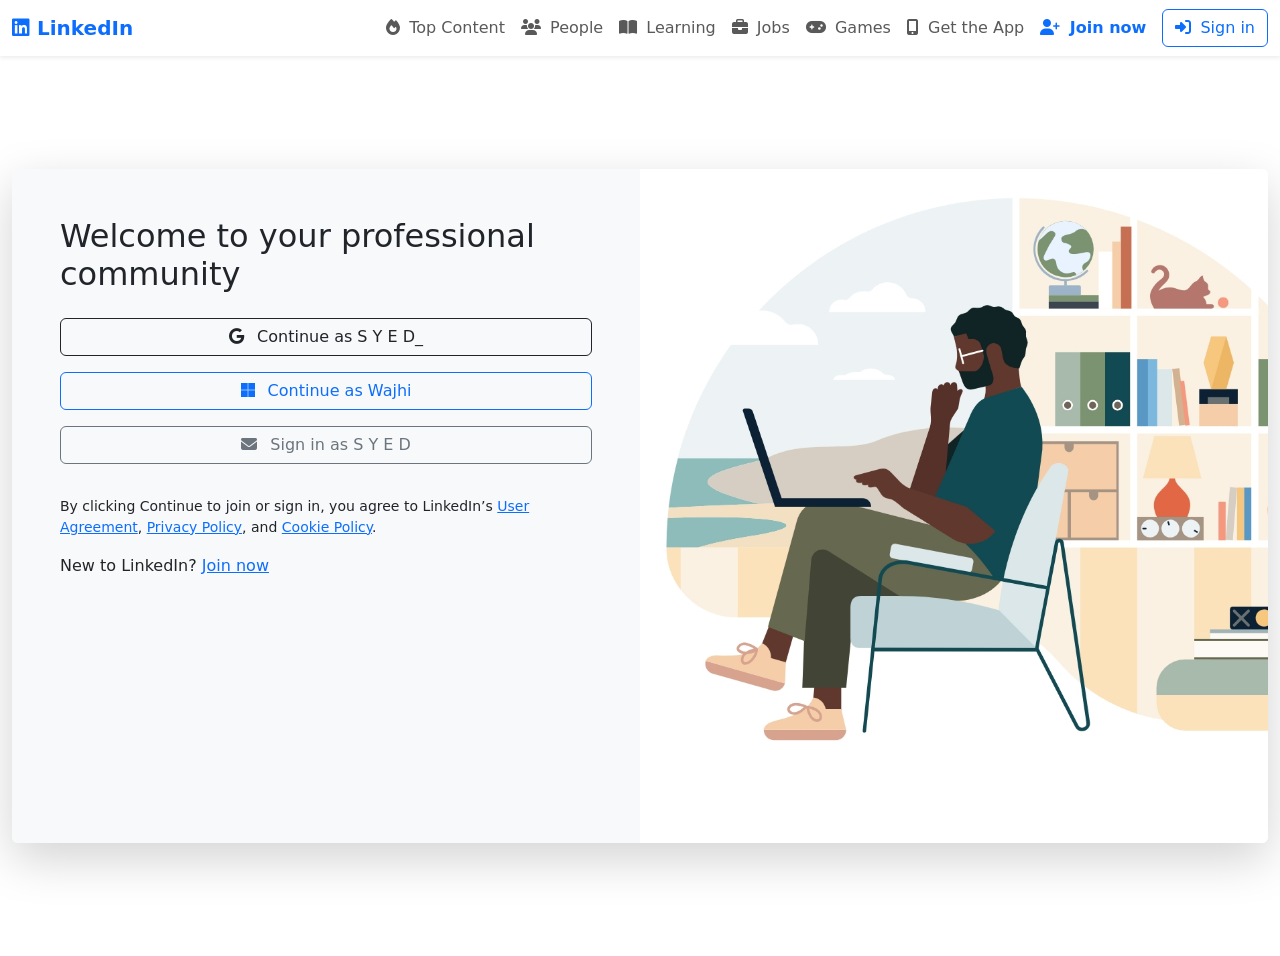
==== index.html @ c2cf12e2 "LInked in" ====
<!DOCTYPE html>
<html lang="en">

<head>
    <meta charset="UTF-8">
    <meta name="viewport" content="width=device-width, initial-scale=1.0">
    <title>Login Page</title>
    <link href="https://cdn.jsdelivr.net/npm/bootstrap@5.3.2/dist/css/bootstrap.min.css" rel="stylesheet">
    <link href="https://cdnjs.cloudflare.com/ajax/libs/font-awesome/6.5.0/css/all.min.css" rel="stylesheet">
    <link rel="stylesheet" href="style.css">
</head>

<body>

    <!-- Navbar -->
    <nav class="navbar navbar-expand-lg navbar-light bg-white shadow-sm">
        <div class="container-fluid">
            <!-- Brand -->
            <a class="navbar-brand fw-bold text-primary" href="#">
                <i class="fab fa-linkedin"></i> LinkedIn
            </a>

            <button class="navbar-toggler" type="button" data-bs-toggle="collapse" data-bs-target="#navbarNav">
                <span class="navbar-toggler-icon"></span>
            </button>

            <!-- Menu -->
            <div class="collapse navbar-collapse" id="navbarNav">
                <ul class="navbar-nav ms-auto align-items-center">
                    <li class="nav-item"><a class="nav-link" href="#"><i class="fas fa-fire me-1"></i> Top Content</a>
                    </li>
                    <li class="nav-item"><a class="nav-link" href="#"><i class="fas fa-users me-1"></i> People</a></li>
                    <li class="nav-item"><a class="nav-link" href="#"><i class="fas fa-book-open me-1"></i> Learning</a>
                    </li>
                    <li class="nav-item"><a class="nav-link" href="#"><i class="fas fa-briefcase me-1"></i> Jobs</a>
                    </li>
                    <li class="nav-item"><a class="nav-link" href="#"><i class="fas fa-gamepad me-1"></i> Games</a></li>
                    <li class="nav-item"><a class="nav-link" href="#"><i class="fas fa-mobile-alt me-1"></i> Get the
                            App</a></li>
                    <li class="nav-item"><a class="nav-link fw-bold text-primary" href="#"><i
                                class="fas fa-user-plus me-1"></i> Join now</a></li>
                    <li class="nav-item"><a class="btn btn-outline-primary ms-2" href="#"><i
                                class="fas fa-sign-in-alt me-1"></i> Sign in</a></li>
                </ul>
            </div>
        </div>
    </nav>

    <!-- Main -->
    <div class="container-fluid min-vh-100 d-flex align-items-center justify-content-center">
        <div class="row w-100 shadow-lg rounded overflow-hidden">

            <!-- Left Section -->
            <div class="col-lg-6 p-5 bg-light">
                <h2 class="mb-4 main-heading">Welcome to your professional community</h2>

                <button class="btn btn-outline-dark w-100 mb-3">
                    <i class="fab fa-google me-2"></i> Continue as S Y E D_
                </button>

                <button class="btn btn-outline-primary w-100 mb-3">
                    <i class="fab fa-microsoft me-2"></i> Continue as Wajhi
                </button>

                <button class="btn btn-outline-secondary w-100 mb-3">
                    <i class="fas fa-envelope me-2"></i> Sign in as S Y E D
                </button>

                <p class="small mt-3">
                    By clicking Continue to join or sign in, you agree to LinkedIn’s
                    <a href="#">User Agreement</a>, <a href="#">Privacy Policy</a>, and <a href="#">Cookie Policy</a>.
                </p>

                <p class="mt-3">New to LinkedIn? <a href="#">Join now</a></p>
            </div>

            <!-- Right Section -->
            <div class="col-lg-6 d-flex bg-white align-items-center justify-content-center p-4">
                <div class="illustration text-center w-100">

                    <img src="./pic/firstpicture.jpeg" alt="Profile" class="profile-pic mb-3" height=610px>
                </div>
            </div>

        </div>
    </div>

    <!-- Bootstrap -->
    <script src="https://cdn.jsdelivr.net/npm/bootstrap@5.3.2/dist/js/bootstrap.bundle.min.js"></script>
</body>

</html>
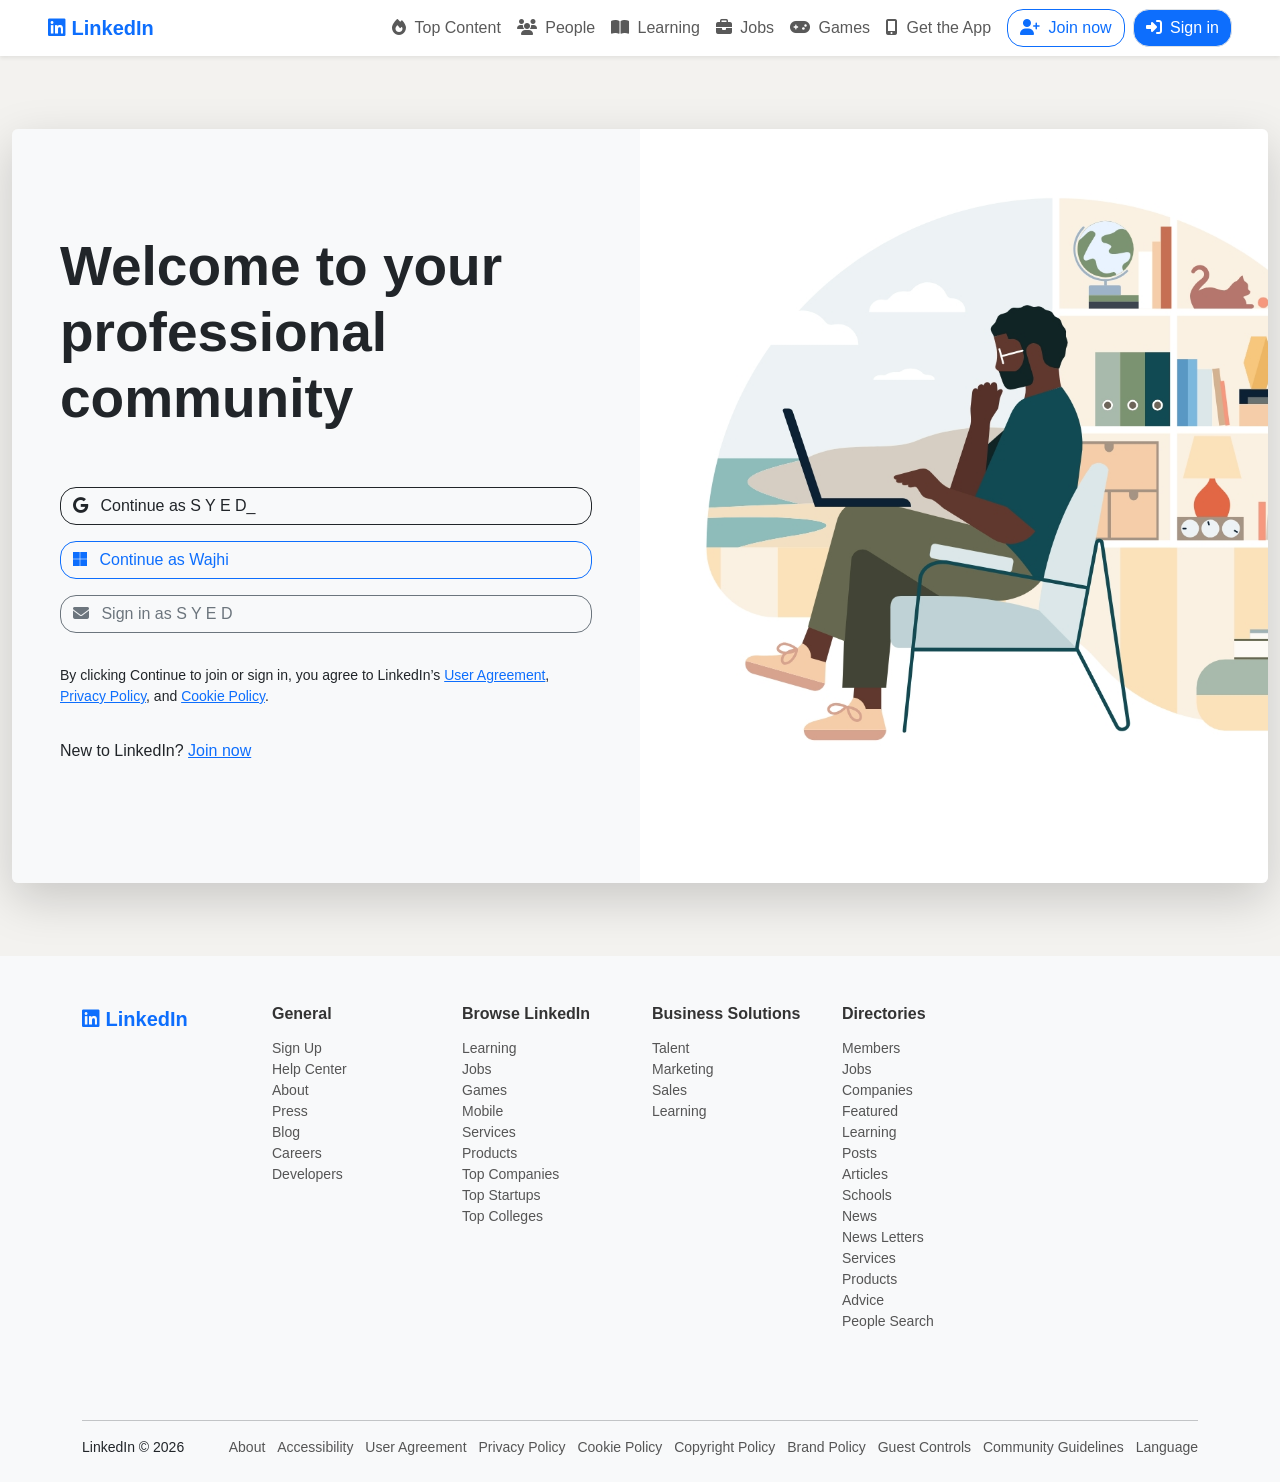
==== commit 6d87817e: "Linkedin update" ====
--- a/index.html
+++ b/index.html
@@ -7,14 +7,14 @@
     <title>Login Page</title>
     <link href="https://cdn.jsdelivr.net/npm/bootstrap@5.3.2/dist/css/bootstrap.min.css" rel="stylesheet">
     <link href="https://cdnjs.cloudflare.com/ajax/libs/font-awesome/6.5.0/css/all.min.css" rel="stylesheet">
-    <link rel="stylesheet" href="style.css">
+    <link rel="stylesheet" href="./StylesFolder/style.css">
 </head>
 
 <body>
 
     <!-- Navbar -->
     <nav class="navbar navbar-expand-lg navbar-light bg-white shadow-sm">
-        <div class="container-fluid">
+        <div class="container-fluid px-5">
             <!-- Brand -->
             <a class="navbar-brand fw-bold text-primary" href="#">
                 <i class="fab fa-linkedin"></i> LinkedIn
@@ -37,9 +37,9 @@
                     <li class="nav-item"><a class="nav-link" href="#"><i class="fas fa-gamepad me-1"></i> Games</a></li>
                     <li class="nav-item"><a class="nav-link" href="#"><i class="fas fa-mobile-alt me-1"></i> Get the
                             App</a></li>
-                    <li class="nav-item"><a class="nav-link fw-bold text-primary" href="#"><i
+                    <li class="nav-item"><a class="btn btn-outline-primary ms-2 rounded-4" href="#"><i
                                 class="fas fa-user-plus me-1"></i> Join now</a></li>
-                    <li class="nav-item"><a class="btn btn-outline-primary ms-2" href="#"><i
+                    <li class="nav-item"><a class="btn btn-primary ms-2 border rounded-4" href="login.html"><i
                                 class="fas fa-sign-in-alt me-1"></i> Sign in</a></li>
                 </ul>
             </div>
@@ -54,15 +54,15 @@
             <div class="col-lg-6 p-5 bg-light">
                 <h2 class="mb-4 main-heading">Welcome to your professional community</h2>
 
-                <button class="btn btn-outline-dark w-100 mb-3">
+                <button class="btn btn-outline-dark w-100 mb-3 rounded-4">
                     <i class="fab fa-google me-2"></i> Continue as S Y E D_
                 </button>
 
-                <button class="btn btn-outline-primary w-100 mb-3">
+                <button class="btn btn-outline-primary w-100 mb-3 rounded-4">
                     <i class="fab fa-microsoft me-2"></i> Continue as Wajhi
                 </button>
 
-                <button class="btn btn-outline-secondary w-100 mb-3">
+                <button class="btn btn-outline-secondary w-100 mb-3 rounded-4">
                     <i class="fas fa-envelope me-2"></i> Sign in as S Y E D
                 </button>
 
@@ -85,6 +85,93 @@
         </div>
     </div>
 
+    <footer class="bg-light text-dark pt-5 pb-4">
+  <div class="container">
+    <div class="row">
+ <div class="col-md-2 col-sm-6 mb-4">
+          <a class="navbar-brand fw-bold text-primary" href="#">
+                <i class="fab fa-linkedin"></i> LinkedIn
+            </a></div>
+
+      <div class="col-md-2 col-sm-6 mb-4">
+        <h6 class="fw-bold">General</h6>
+        <ul class="list-unstyled">
+          <li><a href="#">Sign Up</a></li>
+          <li><a href="#">Help Center</a></li>
+          <li><a href="#">About</a></li>
+          <li><a href="#">Press</a></li>
+          <li><a href="#">Blog</a></li>
+          <li><a href="#">Careers</a></li>
+          <li><a href="#">Developers</a></li>
+        </ul>
+      </div>
+
+      <div class="col-md-2 col-sm-6 mb-4">
+        <h6 class="fw-bold">Browse LinkedIn</h6>
+        <ul class="list-unstyled">
+          <li><a href="#">Learning</a></li>
+          <li><a href="#">Jobs</a></li>
+          <li><a href="#">Games</a></li>
+          <li><a href="#">Mobile</a></li>
+          <li><a href="#">Services</a></li>
+          <li><a href="#">Products</a></li>
+          <li><a href="#">Top Companies</a></li>
+          <li><a href="#">Top Startups</a></li>
+          <li><a href="#">Top Colleges</a></li>
+        </ul>
+      </div>
+
+      <div class="col-md-2 col-sm-6 mb-4">
+        <h6 class="fw-bold">Business Solutions</h6>
+        <ul class="list-unstyled">
+          <li><a href="#">Talent</a></li>
+          <li><a href="#">Marketing</a></li>
+          <li><a href="#">Sales</a></li>
+          <li><a href="#">Learning</a></li>
+        </ul>
+      </div>
+
+      <div class="col-md-2 col-sm-6 mb-4">
+        <h6 class="fw-bold">Directories</h6>
+        <ul class="list-unstyled">
+          <li><a href="#">Members</a></li>
+          <li><a href="#">Jobs</a></li>
+          <li><a href="#">Companies</a></li>
+          <li><a href="#">Featured</a></li>
+          <li><a href="#">Learning</a></li>
+          <li><a href="#">Posts</a></li>
+          <li><a href="#">Articles</a></li>
+          <li><a href="#">Schools</a></li>
+          <li><a href="#">News</a></li>
+          <li><a href="#">News Letters</a></li>
+          <li><a href="#">Services</a></li>
+          <li><a href="#">Products</a></li>
+          <li><a href="#">Advice</a></li>
+          <li><a href="#">People Search</a></li>
+        </ul>
+      </div>
+
+    </div>
+
+    <hr>
+    <div class="d-flex flex-wrap justify-content-between align-items-center">
+      <p class="mb-0">LinkedIn © 2026</p>
+      <ul class="list-inline mb-0">
+        <li class="list-inline-item"><a href="#">About</a></li>
+        <li class="list-inline-item"><a href="#">Accessibility</a></li>
+        <li class="list-inline-item"><a href="#">User Agreement</a></li>
+        <li class="list-inline-item"><a href="#">Privacy Policy</a></li>
+        <li class="list-inline-item"><a href="#">Cookie Policy</a></li>
+        <li class="list-inline-item"><a href="#">Copyright Policy</a></li>
+        <li class="list-inline-item"><a href="#">Brand Policy</a></li>
+        <li class="list-inline-item"><a href="#">Guest Controls</a></li>
+        <li class="list-inline-item"><a href="#">Community Guidelines</a></li>
+        <li class="list-inline-item"><a href="#">Language</a></li>
+      </ul>
+    </div>
+  </div>
+</footer>
+
     <!-- Bootstrap -->
     <script src="https://cdn.jsdelivr.net/npm/bootstrap@5.3.2/dist/js/bootstrap.bundle.min.js"></script>
 </body>
--- a/StylesFolder/style.css
+++ b/StylesFolder/style.css
@@ -0,0 +1,118 @@
+body {
+  background: #f3f2ef;
+  font-family: Arial, sans-serif;
+}
+body {
+  background: #f3f2ef;
+  font-family: Arial, sans-serif;
+}
+
+.mb-4 {
+  margin-bottom: 3.5rem !important;
+}
+
+.btn {
+  text-align: left;
+  font-size: 1rem;
+}
+
+.navbar-brand {
+  font-size: 1.25rem;
+}
+
+.illustration {
+  padding: 40px;
+}
+
+.profile-pic {
+  object-fit: cover;
+}
+
+.row {
+  min-height: 100%;
+}
+
+.col-lg-6 {
+  display: flex;
+  flex-direction: column;
+  justify-content: center;
+}
+
+.profile-pic.mb-3 {
+  height: 610px !important;
+}
+
+.main-heading {
+  font-size: 55px;   
+  font-weight: 700;
+  line-height: 1.2;
+}
+footer {
+  font-size: 14px;
+}
+
+footer h6 {
+  margin-bottom: 15px;
+  color: #333;
+}
+
+footer a {
+  text-decoration: none;
+  color: #555;
+}
+
+footer a:hover {
+  color: #0a66c2; /* LinkedIn blue */
+}
+
+
+@media (max-width: 992px) {
+  .illustration i {
+    font-size: 1.5rem;
+  }
+
+  .illustration p {
+    font-size: 1rem;
+  }
+    .main-heading {
+  font-size: 45px;   
+  font-weight: 700;
+  line-height: 1.2;
+}
+}
+
+@media (max-width: 768px) {
+
+  .btn {
+    font-size: 0.9rem;
+  }
+  .main-heading {
+  font-size: 45px;   
+  font-weight: 700;
+  line-height: 1.2;
+}
+
+}
+
+@media (max-width: 576px) {
+
+  .btn {
+    font-size: 0.8rem;
+    padding: 8px;
+  }
+  .illustration i {
+    font-size: 1.2rem;
+  }
+
+  .illustration p {
+    font-size: 0.9rem;
+  }
+  .profile-pic.mb-3 {
+  height: 410px !important;
+}
+  .main-heading {
+  font-size: 30px;   
+  font-weight: 700;
+  line-height: 1.2;
+}
+}
